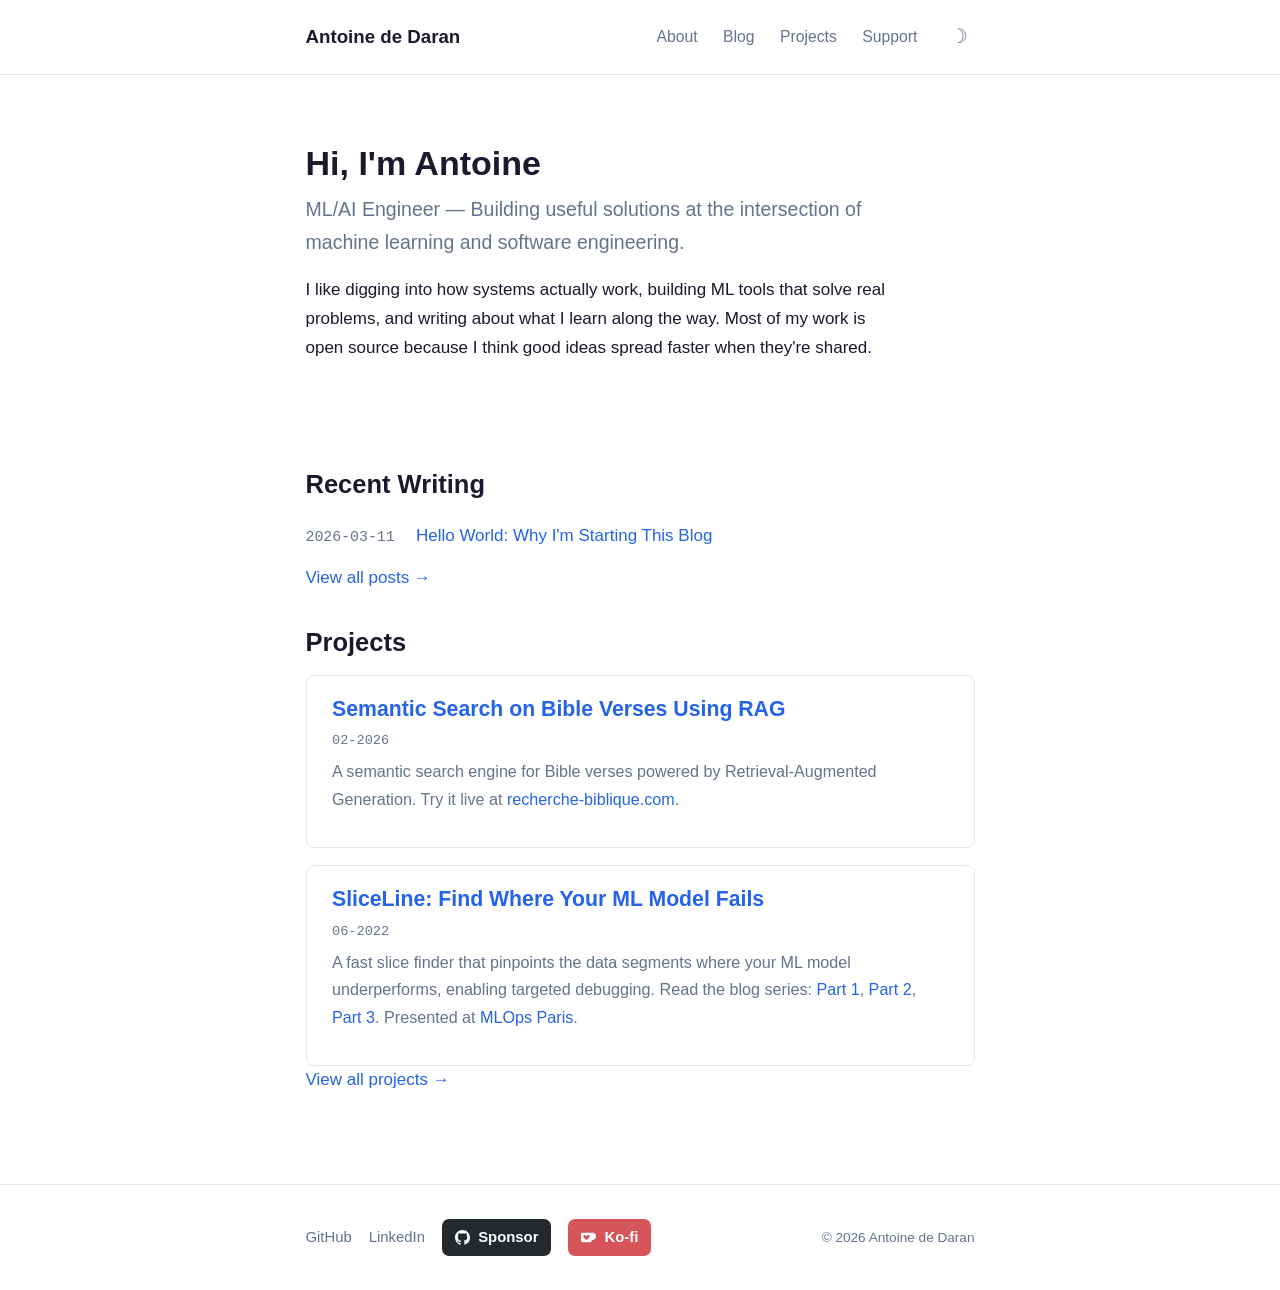
==== index.html @ dbf1d863 "feat: initial blog with favicon, OG tags, RSS, analytics Personal blog with 5 pages (home, about, bl" ====
<!DOCTYPE html>
<html lang="en">
<head>
  <meta charset="UTF-8">
  <meta name="viewport" content="width=device-width, initial-scale=1.0">
  <meta name="description" content="Antoine de Daran - ML/AI Engineer based in Paris, building practical solutions at the intersection of machine learning and software engineering.">
  <title>Antoine de Daran - ML/AI Engineer</title>
  <link rel="stylesheet" href="/css/style.css">
  <link rel="icon" href="/assets/favicon.svg" type="image/svg+xml">
  <link rel="alternate" type="application/rss+xml" title="Antoine de Daran" href="/feed.xml">
  <meta property="og:type" content="website">
  <meta property="og:title" content="Antoine de Daran - ML/AI Engineer">
  <meta property="og:description" content="ML/AI Engineer based in Paris, building practical solutions at the intersection of machine learning and software engineering.">
  <meta property="og:url" content="https://antoine-de-daran.github.io/">
  <meta property="og:image" content="https://antoine-de-daran.github.io/assets/og-image.png">
  <meta name="twitter:card" content="summary_large_image">
  <meta name="twitter:title" content="Antoine de Daran - ML/AI Engineer">
  <meta name="twitter:description" content="ML/AI Engineer based in Paris, building practical solutions at the intersection of machine learning and software engineering.">
</head>
<body>

  <nav class="nav">
    <div class="container nav-inner">
      <a href="/" class="nav-title">Antoine de Daran</a>
      <div class="nav-links">
        <a href="/about.html">About</a>
        <a href="/blog/">Blog</a>
        <a href="/projects.html">Projects</a>
        <a href="/support.html">Support</a>
        <button class="theme-toggle" aria-label="Toggle dark mode"></button>
      </div>
    </div>
  </nav>

  <main>
    <section class="hero">
      <div class="container">
        <h1>Hi, I'm Antoine</h1>
        <p class="subtitle">ML/AI Engineer &mdash; Building useful solutions at the intersection of machine learning and software engineering.</p>
        <p>
          I like digging into how systems actually work, building ML tools
          that solve real problems, and writing about what I learn along
          the way. Most of my work is open source because I think good
          ideas spread faster when they're shared.
        </p>
      </div>
    </section>

    <section>
      <div class="container">
        <h2>Recent Writing</h2>
        <ul class="post-list">
          <li class="post-item">
            <time class="muted mono text-sm" datetime="2026-03-11">2026-03-11</time>
            <a href="/blog/posts/hello-world.html">Hello World: Why I'm Starting This Blog</a>
          </li>
        </ul>
        <p><a href="/blog/">View all posts &rarr;</a></p>
      </div>
    </section>

    <section>
      <div class="container">
        <h2>Projects</h2>
        <div class="project-card">
          <h3><a href="https://github.com/antoine-de-daran/rag_bible" target="_blank" rel="noopener">Semantic Search on Bible Verses Using RAG</a></h3>
          <p class="project-date">02-2026</p>
          <p>
            A semantic search engine for Bible verses powered by
            Retrieval-Augmented Generation. Try it live at
            <a href="https://recherche-biblique.com/" target="_blank" rel="noopener">recherche-biblique.com</a>.
          </p>
        </div>
        <div class="project-card">
          <h3><a href="https://github.com/DataDome/sliceline" target="_blank" rel="noopener">SliceLine: Find Where Your ML Model Fails</a></h3>
          <p class="project-date">06-2022</p>
          <p>
            A fast slice finder that pinpoints the data segments where
            your ML model underperforms, enabling targeted debugging.
            Read the blog series:
            <a href="https://datadome.co/threat-research/using-sliceline-to-spot-ml-model-errors/" target="_blank" rel="noopener">Part 1</a>,
            <a href="https://datadome.co/threat-research/stopping-bots-with-sliceline-machine-learning/" target="_blank" rel="noopener">Part 2</a>,
            <a href="https://datadome.co/threat-research/identifying-suspect-temporal-patterns/" target="_blank" rel="noopener">Part 3</a>.
            Presented at
            <a href="https://www.meetup.com/mlops-paris/events/293863822/" target="_blank" rel="noopener">MLOps Paris</a>.
          </p>
        </div>
        <p><a href="/projects.html">View all projects &rarr;</a></p>
      </div>
    </section>
  </main>

  <footer class="footer">
    <div class="container">
      <div class="footer-links">
        <a href="https://github.com/antoine-de-daran" target="_blank" rel="noopener">GitHub</a>
        <a href="https://www.linkedin.com/in/antoine-de-daran/" target="_blank" rel="noopener">LinkedIn</a>
        <a href="https://github.com/sponsors/antoine-de-daran" target="_blank" rel="noopener" class="badge-link badge-sm badge-github">
          <svg viewBox="0 0 16 16" width="15" height="15" fill="currentColor"><path d="M8 0C3.58 0 0 3.58 0 8c0 3.54 2.29 6.53 5.47 7.59.4.07.55-.17.55-.38 0-.19-.01-.82-.01-1.49-2.01.37-2.53-.49-2.69-.94-.09-.23-.48-.94-.82-1.13-.28-.15-.68-.52-.01-.53.63-.01 1.08.58 1.23.82.72 1.21 1.87.87 2.33.66.07-.52.28-.87.51-1.07-1.78-.2-3.64-.89-3.64-3.95 0-.87.31-1.59.82-2.15-.08-.2-.36-1.02.08-2.12 0 0 .67-.21 2.2.82.64-.18 1.32-.27 2-.27.68 0 1.36.09 2 .27 1.53-1.04 2.2-.82 2.2-.82.44 1.1.16 1.92.08 2.12.51.56.82 1.27.82 2.15 0 3.07-1.87 3.75-3.65 3.95.29.25.54.73.54 1.48 0 1.07-.01 1.93-.01 2.2 0 .21.15.46.55.38A8.013 8.013 0 0016 8c0-4.42-3.58-8-8-8z"/></svg>
          Sponsor
        </a>
        <a href="https://ko-fi.com/adedaran" target="_blank" rel="noopener" class="badge-link badge-sm badge-kofi">
          <svg viewBox="0 0 24 24" width="15" height="15" fill="currentColor"><path d="M23.881 8.948c-.773-4.085-4.859-4.593-4.859-4.593H.723c-.604 0-.679.798-.679.798s-.082 7.324-.022 11.822c.164 2.424 2.586 2.672 2.586 2.672s8.267-.023 11.966-.049c2.438-.426 2.683-2.566 2.658-3.734 4.352.24 7.422-2.831 6.649-6.916zm-11.062 3.511c-1.246 1.453-4.011 3.976-4.011 3.976s-2.765-2.523-4.011-3.976c-2.063-2.075-.322-5.483 2.207-3.893l1.804 1.274 1.804-1.274c2.529-1.59 4.27 1.818 2.207 3.893z"/></svg>
          Ko-fi
        </a>
        <span class="copyright">&copy; 2026 Antoine de Daran</span>
      </div>
    </div>
  </footer>

  <script src="/js/main.js"></script>
  <!-- GoatCounter: replace YOURSITE with your subdomain -->
  <script data-goatcounter="https://YOURSITE.goatcounter.com/count"
          async src="//gc.zgo.at/count.js"></script>
</body>
</html>
---- css/style.css ----
/* ==========================================================================
   Design System - Personal Tech Blog
   Minimal, content-first. No fluff.
   ========================================================================== */

/* --------------------------------------------------------------------------
   CSS Variables
   -------------------------------------------------------------------------- */

:root {
  /* Colors - Light mode (default) */
  --bg: #ffffff;
  --bg-secondary: #f8fafc;
  --text: #1a1a2e;
  --text-muted: #64748b;
  --accent: #2563eb;
  --accent-hover: #1d4ed8;
  --border: #e2e8f0;
  --code-bg: #f1f5f9;
  --code-text: #1a1a2e;
  --tag-bg: #e2e8f0;
  --tag-text: #475569;
  --blockquote-bg: transparent;
  --shadow: rgba(0, 0, 0, 0.06);

  /* Typography */
  --font-sans: -apple-system, BlinkMacSystemFont, 'Segoe UI', Roboto,
    Oxygen, Ubuntu, Cantarell, 'Helvetica Neue', sans-serif;
  --font-mono: 'SF Mono', 'Fira Code', 'Cascadia Code', 'JetBrains Mono',
    Consolas, monospace;
  --font-size-base: 17px;
  --line-height: 1.7;

  /* Spacing */
  --container-max: 720px;
  --container-pad: 1.5rem;
}

/* Dark mode */
.dark {
  --bg: #0f0f1a;
  --bg-secondary: #161625;
  --text: #e2e4e8;
  --text-muted: #94a3b8;
  --accent: #60a5fa;
  --accent-hover: #93bbfd;
  --border: #1e293b;
  --code-bg: #1e1e2e;
  --code-text: #e2e4e8;
  --tag-bg: #1e293b;
  --tag-text: #94a3b8;
  --blockquote-bg: transparent;
  --shadow: rgba(0, 0, 0, 0.3);
}

/* --------------------------------------------------------------------------
   Reset & Base
   -------------------------------------------------------------------------- */

*,
*::before,
*::after {
  margin: 0;
  padding: 0;
  box-sizing: border-box;
}

html {
  font-size: var(--font-size-base);
  scroll-behavior: smooth;
  -webkit-text-size-adjust: 100%;
}

body {
  font-family: var(--font-sans);
  line-height: var(--line-height);
  color: var(--text);
  background-color: var(--bg);
  transition: background-color 0.2s ease, color 0.2s ease;
  min-height: 100vh;
  display: flex;
  flex-direction: column;
}

main {
  flex: 1;
}

/* --------------------------------------------------------------------------
   Typography
   -------------------------------------------------------------------------- */

h1, h2, h3, h4, h5, h6 {
  line-height: 1.2;
  font-weight: 600;
  color: var(--text);
}

h1 { font-size: 2rem; margin-bottom: 0.75rem; }
h2 { font-size: 1.5rem; margin-top: 2rem; margin-bottom: 0.6rem; }
h3 { font-size: 1.25rem; margin-top: 1.5rem; margin-bottom: 0.5rem; }

p {
  margin-bottom: 1.25rem;
}

a {
  color: var(--accent);
  text-decoration: none;
  transition: color 0.15s ease;
}

a:hover {
  color: var(--accent-hover);
}

strong { font-weight: 600; }

hr {
  border: none;
  border-top: 1px solid var(--border);
  margin: 2rem 0;
}

/* --------------------------------------------------------------------------
   Layout
   -------------------------------------------------------------------------- */

.container {
  max-width: var(--container-max);
  margin: 0 auto;
  padding: 0 var(--container-pad);
  width: 100%;
}

/* --------------------------------------------------------------------------
   Navigation
   -------------------------------------------------------------------------- */

.nav {
  padding: 1.25rem 0;
  border-bottom: 1px solid var(--border);
  transition: border-color 0.2s ease;
}

.nav .container {
  display: flex;
  align-items: center;
  justify-content: space-between;
  flex-wrap: wrap;
  gap: 0.75rem;
}

.nav-title {
  font-size: 1.1rem;
  font-weight: 600;
  color: var(--text);
  text-decoration: none;
  transition: color 0.15s ease;
}

.nav-title:hover {
  color: var(--accent);
}

.nav-links {
  display: flex;
  align-items: center;
  gap: 1.5rem;
  list-style: none;
}

.nav-links a {
  color: var(--text-muted);
  text-decoration: none;
  font-size: 0.925rem;
  transition: color 0.15s ease;
}

.nav-links a:hover {
  color: var(--accent);
}

.theme-toggle {
  background: none;
  border: none;
  cursor: pointer;
  font-size: 1.15rem;
  padding: 0.25rem 0.4rem;
  border-radius: 6px;
  color: var(--text-muted);
  transition: color 0.15s ease, background-color 0.15s ease;
  line-height: 1;
}

.theme-toggle:hover {
  color: var(--accent);
  background-color: var(--bg-secondary);
}

/* --------------------------------------------------------------------------
   Hero Section (Home Page)
   -------------------------------------------------------------------------- */

.hero {
  padding: 4rem 0 3rem;
}

.hero h1 {
  font-size: 2rem;
  margin-bottom: 0.5rem;
}

.hero .subtitle {
  color: var(--text-muted);
  font-size: 1.15rem;
  margin-bottom: 1rem;
}

.hero p {
  max-width: 600px;
}

/* --------------------------------------------------------------------------
   Post List
   -------------------------------------------------------------------------- */

.post-list {
  list-style: none;
  padding: 0;
}

.post-item {
  display: flex;
  align-items: baseline;
  gap: 1.25rem;
  padding: 0.75rem 0;
  border-bottom: 1px solid var(--border);
  transition: border-color 0.2s ease;
}

.post-item:last-child {
  border-bottom: none;
}

.post-date {
  flex-shrink: 0;
  width: 100px;
  color: var(--text-muted);
  font-family: var(--font-mono);
  font-size: 0.825rem;
}

.post-title a {
  color: var(--text);
  text-decoration: none;
  font-weight: 500;
  transition: color 0.15s ease;
}

.post-title a:hover {
  color: var(--accent);
}

/* --------------------------------------------------------------------------
   Project Cards
   -------------------------------------------------------------------------- */

.project-grid {
  display: grid;
  gap: 1.25rem;
}

.project-card {
  border: 1px solid var(--border);
  border-radius: 8px;
  padding: 1.25rem 1.5rem;
  margin-top: 1rem;
  transition: border-color 0.15s ease, box-shadow 0.15s ease,
    background-color 0.2s ease;
}

.project-card:hover {
  border-color: var(--accent);
  box-shadow: 0 2px 12px var(--shadow);
}

.project-card h3 {
  margin-top: 0;
  margin-bottom: 0.4rem;
}

.project-card h3 a {
  color: var(--accent);
  text-decoration: none;
  transition: color 0.15s ease;
}

.project-card h3 a:hover {
  color: var(--accent-hover);
}

.project-card .project-date {
  color: var(--text-muted);
  font-family: var(--font-mono);
  font-size: 0.8rem;
  margin-bottom: 0.35rem;
}

.project-card p {
  color: var(--text-muted);
  font-size: 0.95rem;
  margin-bottom: 0.75rem;
}

.project-tags {
  display: flex;
  flex-wrap: wrap;
  gap: 0.4rem;
}

.tag {
  display: inline-block;
  background-color: var(--tag-bg);
  color: var(--tag-text);
  font-size: 0.75rem;
  font-family: var(--font-mono);
  padding: 0.15rem 0.55rem;
  border-radius: 4px;
  transition: background-color 0.2s ease, color 0.2s ease;
}

/* --------------------------------------------------------------------------
   Blog Post Content
   -------------------------------------------------------------------------- */

.post-content {
  margin-top: 2rem;
}

.post-content p {
  margin-bottom: 1.4rem;
}

.post-content a {
  color: var(--accent);
  text-decoration: none;
}

.post-content a:hover {
  text-decoration: underline;
}

/* Headings inside post */
.post-content h2 {
  margin-top: 2.5rem;
  margin-bottom: 0.75rem;
  padding-bottom: 0.3rem;
  border-bottom: 1px solid var(--border);
}

.post-content h3 {
  margin-top: 2rem;
  margin-bottom: 0.5rem;
}

/* Blockquotes */
.post-content blockquote {
  border-left: 3px solid var(--accent);
  padding: 0.5rem 0 0.5rem 1.25rem;
  margin: 1.5rem 0;
  font-style: italic;
  color: var(--text-muted);
}

.post-content blockquote p {
  margin-bottom: 0;
}

/* Code - Inline */
.post-content code {
  font-family: var(--font-mono);
  font-size: 0.88em;
  background-color: var(--code-bg);
  color: var(--code-text);
  padding: 2px 6px;
  border-radius: 4px;
  transition: background-color 0.2s ease, color 0.2s ease;
}

/* Code - Block */
.post-content pre {
  background-color: var(--code-bg);
  border-radius: 8px;
  padding: 1.25rem 1.5rem;
  margin: 1.5rem 0;
  overflow-x: auto;
  border: 1px solid var(--border);
  transition: background-color 0.2s ease, border-color 0.2s ease;
}

.post-content pre code {
  background: none;
  padding: 0;
  font-size: 0.875rem;
  line-height: 1.6;
  color: var(--code-text);
}

/* Images */
.post-content img {
  max-width: 100%;
  height: auto;
  border-radius: 8px;
  margin: 1.5rem 0;
  display: block;
}

/* Lists */
.post-content ul,
.post-content ol {
  margin: 1rem 0 1.4rem;
  padding-left: 1.5rem;
}

.post-content li {
  margin-bottom: 0.4rem;
}

.post-content li > ul,
.post-content li > ol {
  margin-top: 0.3rem;
  margin-bottom: 0;
}

/* Tables */
.post-content table {
  width: 100%;
  border-collapse: collapse;
  margin: 1.5rem 0;
  font-size: 0.925rem;
}

.post-content th,
.post-content td {
  text-align: left;
  padding: 0.6rem 0.75rem;
  border: 1px solid var(--border);
  transition: border-color 0.2s ease;
}

.post-content th {
  background-color: var(--bg-secondary);
  font-weight: 600;
  transition: background-color 0.2s ease;
}

.post-content tbody tr:hover {
  background-color: var(--bg-secondary);
  transition: background-color 0.15s ease;
}

/* --------------------------------------------------------------------------
   Post Header (individual post page)
   -------------------------------------------------------------------------- */

.post-header {
  padding: 3rem 0 1.5rem;
}

.post-header h1 {
  margin-bottom: 0.5rem;
}

.post-meta {
  color: var(--text-muted);
  font-size: 0.9rem;
  font-family: var(--font-mono);
}

/* --------------------------------------------------------------------------
   Footer
   -------------------------------------------------------------------------- */

.footer {
  margin-top: 4rem;
  padding: 2rem 0;
  border-top: 1px solid var(--border);
  transition: border-color 0.2s ease;
}

.footer-links {
  display: flex;
  align-items: center;
  gap: 1rem;
  flex-wrap: wrap;
}

.footer-links a {
  color: var(--text-muted);
  font-size: 0.875rem;
  text-decoration: none;
  transition: color 0.15s ease;
}

.footer-links a:hover {
  color: var(--accent);
}

.footer-links .copyright {
  margin-left: auto;
  color: var(--text-muted);
  font-size: 0.8rem;
}

/* --------------------------------------------------------------------------
   Section headings
   -------------------------------------------------------------------------- */

.section-title {
  font-size: 1.5rem;
  margin-bottom: 1.5rem;
  padding-bottom: 0.3rem;
}

/* --------------------------------------------------------------------------
   Badge Links (Sponsor / Ko-fi)
   -------------------------------------------------------------------------- */

.sponsor-badges {
  display: flex;
  align-items: center;
  gap: 0.75rem;
  margin: 1.5rem 0;
  flex-wrap: wrap;
}

.badge-link {
  display: inline-flex;
  align-items: center;
  gap: 0.5rem;
  padding: 0.6rem 1.25rem;
  border-radius: 10px;
  font-size: 1rem;
  font-weight: 600;
  text-decoration: none;
  transition: opacity 0.15s ease, transform 0.15s ease;
}

.badge-link:hover {
  opacity: 0.85;
  transform: translateY(-1px);
}

.badge-link svg {
  width: 20px;
  height: 20px;
  fill: currentColor;
  flex-shrink: 0;
}

.badge-sm {
  padding: 0.35rem 0.75rem;
  font-size: 0.8rem;
  border-radius: 7px;
}

.badge-sm svg {
  width: 15px;
  height: 15px;
}

.badge-github {
  background-color: #24292e;
  color: #ffffff !important;
}

.badge-github:hover {
  color: #ffffff !important;
}

.badge-kofi {
  background-color: #d5555a;
  color: #ffffff !important;
}

.badge-kofi:hover {
  color: #ffffff !important;
}

/* --------------------------------------------------------------------------
   Utility Classes
   -------------------------------------------------------------------------- */

.muted  { color: var(--text-muted); }
.mono   { font-family: var(--font-mono); }
.text-sm { font-size: 0.875rem; }

.mt-2 { margin-top: 0.5rem; }
.mt-4 { margin-top: 1rem; }
.mb-2 { margin-bottom: 0.5rem; }
.mb-4 { margin-bottom: 1rem; }

/* --------------------------------------------------------------------------
   Responsive
   -------------------------------------------------------------------------- */

@media (max-width: 640px) {
  :root {
    --container-pad: 1rem;
    --font-size-base: 16px;
  }

  .hero {
    padding: 2.5rem 0 2rem;
  }

  .hero h1 {
    font-size: 1.65rem;
  }

  h1 { font-size: 1.65rem; }
  h2 { font-size: 1.35rem; }

  .nav .container {
    flex-direction: column;
    align-items: flex-start;
  }

  .nav-links {
    gap: 1rem;
    flex-wrap: wrap;
  }

  .post-item {
    flex-direction: column;
    gap: 0.15rem;
  }

  .post-date {
    width: auto;
  }

  .post-content pre {
    padding: 1rem;
    border-radius: 6px;
  }
}

/* --------------------------------------------------------------------------
   Print
   -------------------------------------------------------------------------- */

@media print {
  .nav,
  .footer,
  .theme-toggle {
    display: none;
  }

  body {
    color: #000;
    background: #fff;
    font-size: 12pt;
    line-height: 1.5;
  }

  a {
    color: #000;
    text-decoration: underline;
  }

  .post-content pre {
    border: 1px solid #ccc;
    page-break-inside: avoid;
  }

  .post-content img {
    max-width: 100%;
    page-break-inside: avoid;
  }
}
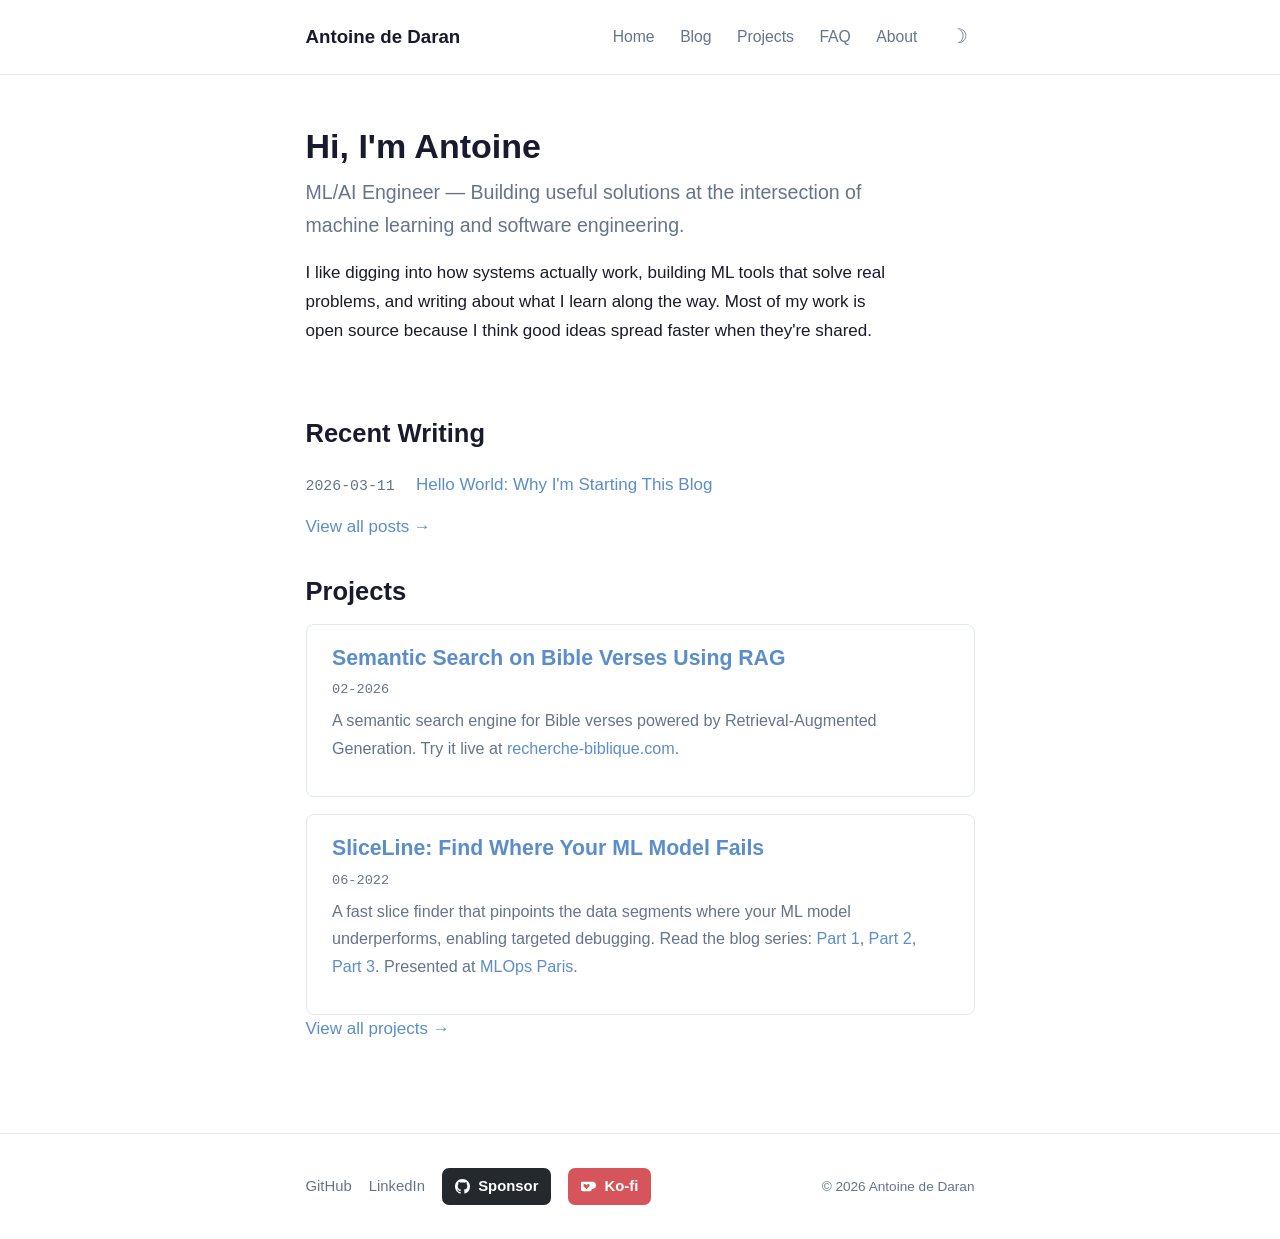
==== commit b302a0cd: "feat: rework nav, softer blue, FAQ page, tighter spacing - Nav: add Home tab, move About to last, re" ====
--- a/index.html
+++ b/index.html
@@ -23,10 +23,11 @@
     <div class="container nav-inner">
       <a href="/" class="nav-title">Antoine de Daran</a>
       <div class="nav-links">
-        <a href="/about.html">About</a>
+        <a href="/">Home</a>
         <a href="/blog/">Blog</a>
         <a href="/projects.html">Projects</a>
-        <a href="/support.html">Support</a>
+        <a href="/faq.html">FAQ</a>
+        <a href="/about.html">About</a>
         <button class="theme-toggle" aria-label="Toggle dark mode"></button>
       </div>
     </div>
@@ -109,8 +110,8 @@
   </footer>
 
   <script src="/js/main.js"></script>
-  <!-- GoatCounter: replace YOURSITE with your subdomain -->
-  <script data-goatcounter="https://YOURSITE.goatcounter.com/count"
+  <!-- GoatCounter: replace antoine-de-daran with your subdomain -->
+  <script data-goatcounter="https://antoine-de-daran.goatcounter.com/count"
           async src="//gc.zgo.at/count.js"></script>
 </body>
 </html>
--- a/css/style.css
+++ b/css/style.css
@@ -13,8 +13,8 @@
   --bg-secondary: #f8fafc;
   --text: #1a1a2e;
   --text-muted: #64748b;
-  --accent: #2563eb;
-  --accent-hover: #1d4ed8;
+  --accent: #5B8EC9;
+  --accent-hover: #4B7DB5;
   --border: #e2e8f0;
   --code-bg: #f1f5f9;
   --code-text: #1a1a2e;
@@ -42,8 +42,8 @@
   --bg-secondary: #161625;
   --text: #e2e4e8;
   --text-muted: #94a3b8;
-  --accent: #60a5fa;
-  --accent-hover: #93bbfd;
+  --accent: #8CB4E1;
+  --accent-hover: #ADC8EB;
   --border: #1e293b;
   --code-bg: #1e1e2e;
   --code-text: #e2e4e8;
@@ -203,7 +203,7 @@
    -------------------------------------------------------------------------- */
 
 .hero {
-  padding: 4rem 0 3rem;
+  padding: 3rem 0 1rem;
 }
 
 .hero h1 {
@@ -589,6 +589,58 @@
 }
 
 /* --------------------------------------------------------------------------
+   FAQ / Details
+   -------------------------------------------------------------------------- */
+
+details {
+  border-bottom: 1px solid var(--border);
+  padding: 1rem 0;
+  transition: border-color 0.2s ease;
+}
+
+details:last-of-type {
+  border-bottom: none;
+}
+
+details summary {
+  cursor: pointer;
+  font-weight: 600;
+  font-size: 1.05rem;
+  color: var(--text);
+  list-style: none;
+  display: flex;
+  align-items: center;
+  justify-content: space-between;
+  gap: 1rem;
+}
+
+details summary::-webkit-details-marker {
+  display: none;
+}
+
+details summary::after {
+  content: "+";
+  font-size: 1.25rem;
+  color: var(--text-muted);
+  flex-shrink: 0;
+  transition: transform 0.2s ease;
+}
+
+details[open] summary::after {
+  content: "\2212";
+}
+
+details .answer {
+  margin-top: 0.75rem;
+  color: var(--text-muted);
+  line-height: 1.7;
+}
+
+details .answer a {
+  color: var(--accent);
+}
+
+/* --------------------------------------------------------------------------
    Utility Classes
    -------------------------------------------------------------------------- */
 
@@ -612,7 +664,7 @@
   }
 
   .hero {
-    padding: 2.5rem 0 2rem;
+    padding: 2rem 0 0.5rem;
   }
 
   .hero h1 {
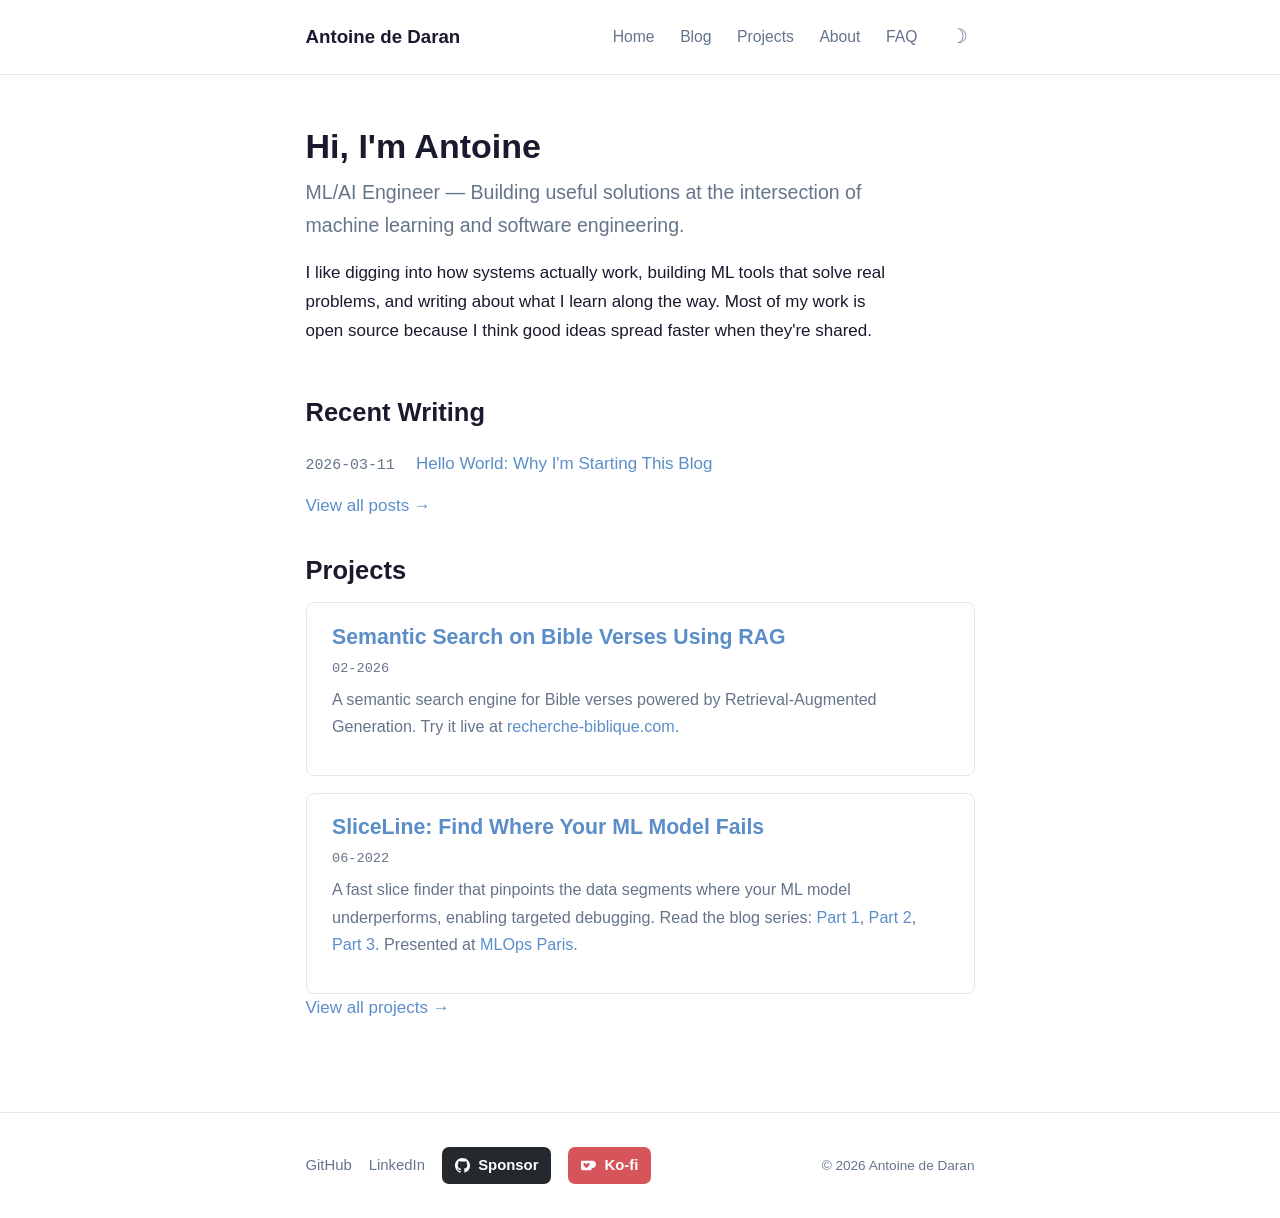
==== commit 9da23d0e: "fix: move FAQ tab last, use h3 for questions Co-Authored-By: Claude Opus 4.6 <noreply@anthropic.com>" ====
--- a/index.html
+++ b/index.html
@@ -26,8 +26,8 @@
         <a href="/">Home</a>
         <a href="/blog/">Blog</a>
         <a href="/projects.html">Projects</a>
+        <a href="/about.html">About</a>
         <a href="/faq.html">FAQ</a>
-        <a href="/about.html">About</a>
         <button class="theme-toggle" aria-label="Toggle dark mode"></button>
       </div>
     </div>
--- a/css/style.css
+++ b/css/style.css
@@ -221,6 +221,10 @@
   max-width: 600px;
 }
 
+.hero p:last-child {
+  margin-bottom: 0;
+}
+
 /* --------------------------------------------------------------------------
    Post List
    -------------------------------------------------------------------------- */
@@ -618,6 +622,11 @@
   display: none;
 }
 
+details summary::marker {
+  display: none;
+  content: "";
+}
+
 details summary::after {
   content: "+";
   font-size: 1.25rem;
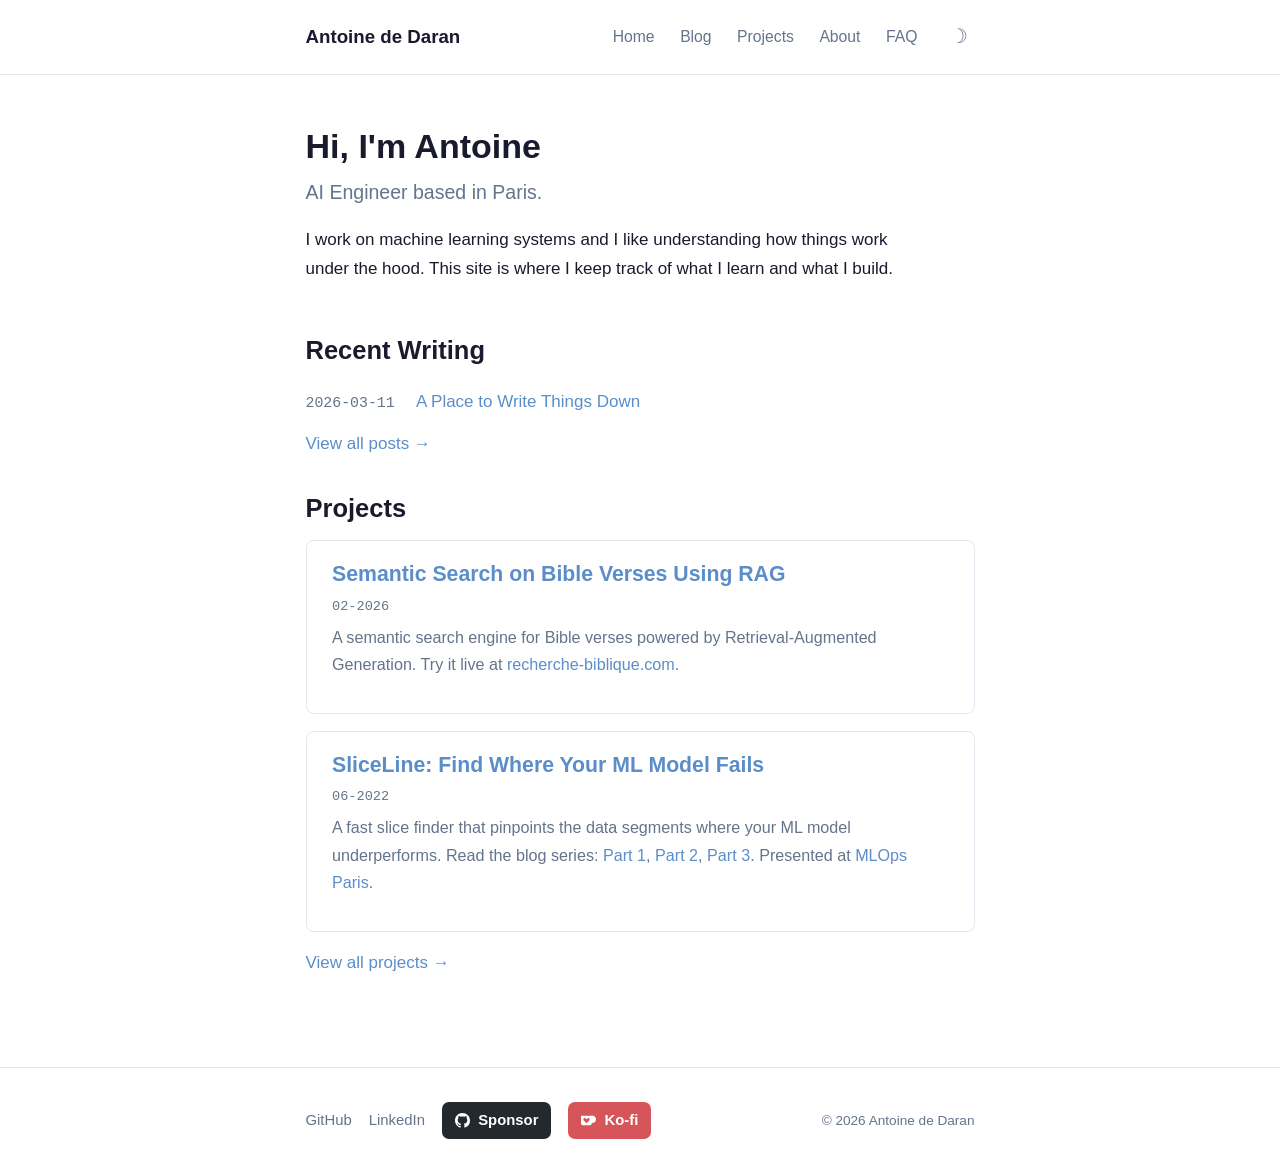
==== commit 53800c92: "chore: clean up dead CSS, stale comments, and add .gitignore Remove unused CSS (details/summary, .pr" ====
--- a/index.html
+++ b/index.html
@@ -3,24 +3,24 @@
 <head>
   <meta charset="UTF-8">
   <meta name="viewport" content="width=device-width, initial-scale=1.0">
-  <meta name="description" content="Antoine de Daran - ML/AI Engineer based in Paris, building practical solutions at the intersection of machine learning and software engineering.">
-  <title>Antoine de Daran - ML/AI Engineer</title>
+  <meta name="description" content="Antoine de Daran - AI Engineer based in Paris.">
+  <title>Antoine de Daran - AI Engineer</title>
   <link rel="stylesheet" href="/css/style.css">
   <link rel="icon" href="/assets/favicon.svg" type="image/svg+xml">
   <link rel="alternate" type="application/rss+xml" title="Antoine de Daran" href="/feed.xml">
   <meta property="og:type" content="website">
-  <meta property="og:title" content="Antoine de Daran - ML/AI Engineer">
-  <meta property="og:description" content="ML/AI Engineer based in Paris, building practical solutions at the intersection of machine learning and software engineering.">
+  <meta property="og:title" content="Antoine de Daran - AI Engineer">
+  <meta property="og:description" content="AI Engineer based in Paris.">
   <meta property="og:url" content="https://antoine-de-daran.github.io/">
   <meta property="og:image" content="https://antoine-de-daran.github.io/assets/og-image.png">
   <meta name="twitter:card" content="summary_large_image">
-  <meta name="twitter:title" content="Antoine de Daran - ML/AI Engineer">
-  <meta name="twitter:description" content="ML/AI Engineer based in Paris, building practical solutions at the intersection of machine learning and software engineering.">
+  <meta name="twitter:title" content="Antoine de Daran - AI Engineer">
+  <meta name="twitter:description" content="AI Engineer based in Paris.">
 </head>
 <body>
 
   <nav class="nav">
-    <div class="container nav-inner">
+    <div class="container">
       <a href="/" class="nav-title">Antoine de Daran</a>
       <div class="nav-links">
         <a href="/">Home</a>
@@ -37,12 +37,11 @@
     <section class="hero">
       <div class="container">
         <h1>Hi, I'm Antoine</h1>
-        <p class="subtitle">ML/AI Engineer &mdash; Building useful solutions at the intersection of machine learning and software engineering.</p>
+        <p class="subtitle">AI Engineer based in Paris.</p>
         <p>
-          I like digging into how systems actually work, building ML tools
-          that solve real problems, and writing about what I learn along
-          the way. Most of my work is open source because I think good
-          ideas spread faster when they're shared.
+          I work on machine learning systems and I like understanding how
+          things work under the hood. This site is where I keep track of
+          what I learn and what I build.
         </p>
       </div>
     </section>
@@ -53,7 +52,7 @@
         <ul class="post-list">
           <li class="post-item">
             <time class="muted mono text-sm" datetime="2026-03-11">2026-03-11</time>
-            <a href="/blog/posts/hello-world.html">Hello World: Why I'm Starting This Blog</a>
+            <a href="/blog/posts/hello-world.html">A Place to Write Things Down</a>
           </li>
         </ul>
         <p><a href="/blog/">View all posts &rarr;</a></p>
@@ -77,7 +76,7 @@
           <p class="project-date">06-2022</p>
           <p>
             A fast slice finder that pinpoints the data segments where
-            your ML model underperforms, enabling targeted debugging.
+            your ML model underperforms.
             Read the blog series:
             <a href="https://datadome.co/threat-research/using-sliceline-to-spot-ml-model-errors/" target="_blank" rel="noopener">Part 1</a>,
             <a href="https://datadome.co/threat-research/stopping-bots-with-sliceline-machine-learning/" target="_blank" rel="noopener">Part 2</a>,
@@ -86,7 +85,7 @@
             <a href="https://www.meetup.com/mlops-paris/events/293863822/" target="_blank" rel="noopener">MLOps Paris</a>.
           </p>
         </div>
-        <p><a href="/projects.html">View all projects &rarr;</a></p>
+        <p class="mt-4"><a href="/projects.html">View all projects &rarr;</a></p>
       </div>
     </section>
   </main>
@@ -110,7 +109,6 @@
   </footer>
 
   <script src="/js/main.js"></script>
-  <!-- GoatCounter: replace antoine-de-daran with your subdomain -->
   <script data-goatcounter="https://antoine-de-daran.goatcounter.com/count"
           async src="//gc.zgo.at/count.js"></script>
 </body>
--- a/css/style.css
+++ b/css/style.css
@@ -18,9 +18,6 @@
   --border: #e2e8f0;
   --code-bg: #f1f5f9;
   --code-text: #1a1a2e;
-  --tag-bg: #e2e8f0;
-  --tag-text: #475569;
-  --blockquote-bg: transparent;
   --shadow: rgba(0, 0, 0, 0.06);
 
   /* Typography */
@@ -39,17 +36,14 @@
 /* Dark mode */
 .dark {
   --bg: #0f0f1a;
-  --bg-secondary: #161625;
-  --text: #e2e4e8;
-  --text-muted: #94a3b8;
-  --accent: #8CB4E1;
-  --accent-hover: #ADC8EB;
-  --border: #1e293b;
-  --code-bg: #1e1e2e;
-  --code-text: #e2e4e8;
-  --tag-bg: #1e293b;
-  --tag-text: #94a3b8;
-  --blockquote-bg: transparent;
+  --bg-secondary: #191928;
+  --text: #e8eaed;
+  --text-muted: #a0b0c4;
+  --accent: #6aadff;
+  --accent-hover: #8ec3ff;
+  --border: #283040;
+  --code-bg: #1a1a2a;
+  --code-text: #e8eaed;
   --shadow: rgba(0, 0, 0, 0.3);
 }
 
@@ -167,7 +161,6 @@
   display: flex;
   align-items: center;
   gap: 1.5rem;
-  list-style: none;
 }
 
 .nav-links a {
@@ -247,33 +240,9 @@
   border-bottom: none;
 }
 
-.post-date {
-  flex-shrink: 0;
-  width: 100px;
-  color: var(--text-muted);
-  font-family: var(--font-mono);
-  font-size: 0.825rem;
-}
-
-.post-title a {
-  color: var(--text);
-  text-decoration: none;
-  font-weight: 500;
-  transition: color 0.15s ease;
-}
-
-.post-title a:hover {
-  color: var(--accent);
-}
-
 /* --------------------------------------------------------------------------
    Project Cards
    -------------------------------------------------------------------------- */
-
-.project-grid {
-  display: grid;
-  gap: 1.25rem;
-}
 
 .project-card {
   border: 1px solid var(--border);
@@ -315,23 +284,6 @@
   color: var(--text-muted);
   font-size: 0.95rem;
   margin-bottom: 0.75rem;
-}
-
-.project-tags {
-  display: flex;
-  flex-wrap: wrap;
-  gap: 0.4rem;
-}
-
-.tag {
-  display: inline-block;
-  background-color: var(--tag-bg);
-  color: var(--tag-text);
-  font-size: 0.75rem;
-  font-family: var(--font-mono);
-  padding: 0.15rem 0.55rem;
-  border-radius: 4px;
-  transition: background-color 0.2s ease, color 0.2s ease;
 }
 
 /* --------------------------------------------------------------------------
@@ -476,12 +428,6 @@
   margin-bottom: 0.5rem;
 }
 
-.post-meta {
-  color: var(--text-muted);
-  font-size: 0.9rem;
-  font-family: var(--font-mono);
-}
-
 /* --------------------------------------------------------------------------
    Footer
    -------------------------------------------------------------------------- */
@@ -518,26 +464,8 @@
 }
 
 /* --------------------------------------------------------------------------
-   Section headings
-   -------------------------------------------------------------------------- */
-
-.section-title {
-  font-size: 1.5rem;
-  margin-bottom: 1.5rem;
-  padding-bottom: 0.3rem;
-}
-
-/* --------------------------------------------------------------------------
    Badge Links (Sponsor / Ko-fi)
    -------------------------------------------------------------------------- */
-
-.sponsor-badges {
-  display: flex;
-  align-items: center;
-  gap: 0.75rem;
-  margin: 1.5rem 0;
-  flex-wrap: wrap;
-}
 
 .badge-link {
   display: inline-flex;
@@ -593,63 +521,6 @@
 }
 
 /* --------------------------------------------------------------------------
-   FAQ / Details
-   -------------------------------------------------------------------------- */
-
-details {
-  border-bottom: 1px solid var(--border);
-  padding: 1rem 0;
-  transition: border-color 0.2s ease;
-}
-
-details:last-of-type {
-  border-bottom: none;
-}
-
-details summary {
-  cursor: pointer;
-  font-weight: 600;
-  font-size: 1.05rem;
-  color: var(--text);
-  list-style: none;
-  display: flex;
-  align-items: center;
-  justify-content: space-between;
-  gap: 1rem;
-}
-
-details summary::-webkit-details-marker {
-  display: none;
-}
-
-details summary::marker {
-  display: none;
-  content: "";
-}
-
-details summary::after {
-  content: "+";
-  font-size: 1.25rem;
-  color: var(--text-muted);
-  flex-shrink: 0;
-  transition: transform 0.2s ease;
-}
-
-details[open] summary::after {
-  content: "\2212";
-}
-
-details .answer {
-  margin-top: 0.75rem;
-  color: var(--text-muted);
-  line-height: 1.7;
-}
-
-details .answer a {
-  color: var(--accent);
-}
-
-/* --------------------------------------------------------------------------
    Utility Classes
    -------------------------------------------------------------------------- */
 
@@ -696,10 +567,6 @@
   .post-item {
     flex-direction: column;
     gap: 0.15rem;
-  }
-
-  .post-date {
-    width: auto;
   }
 
   .post-content pre {
